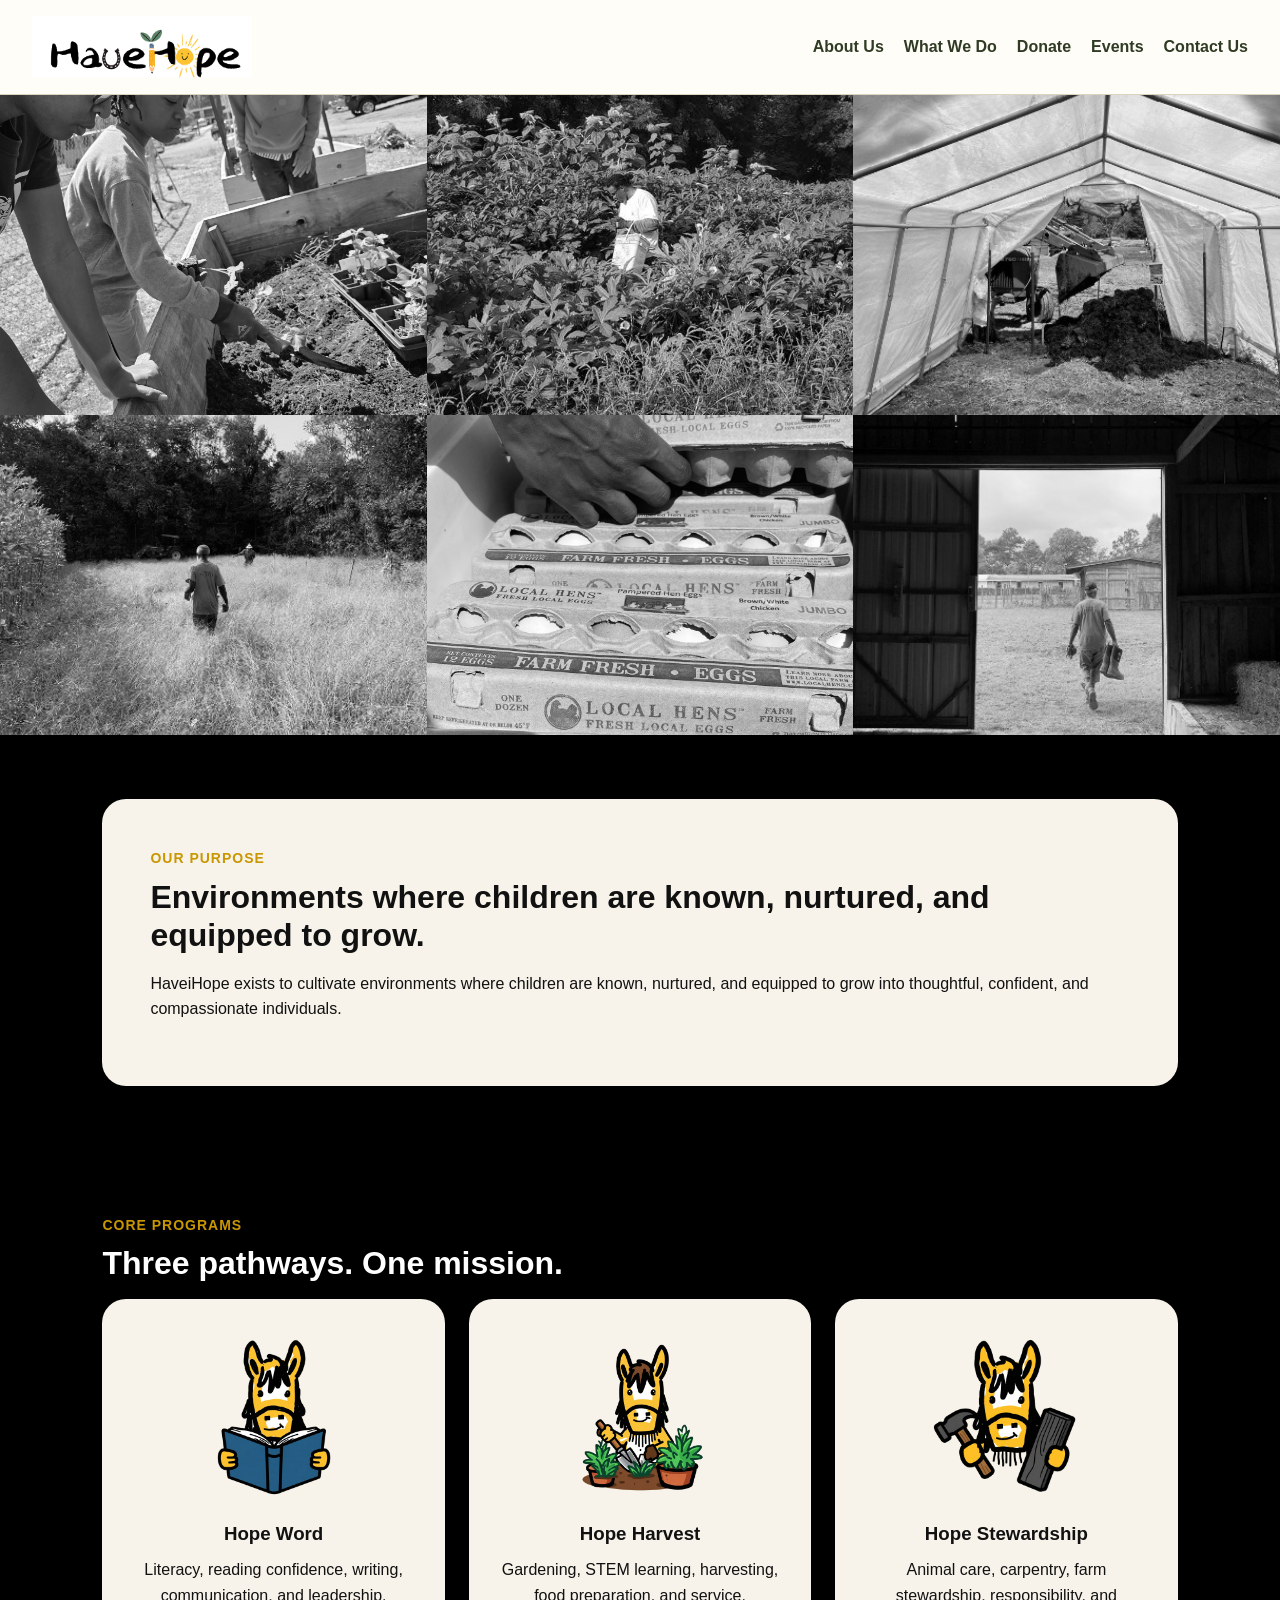
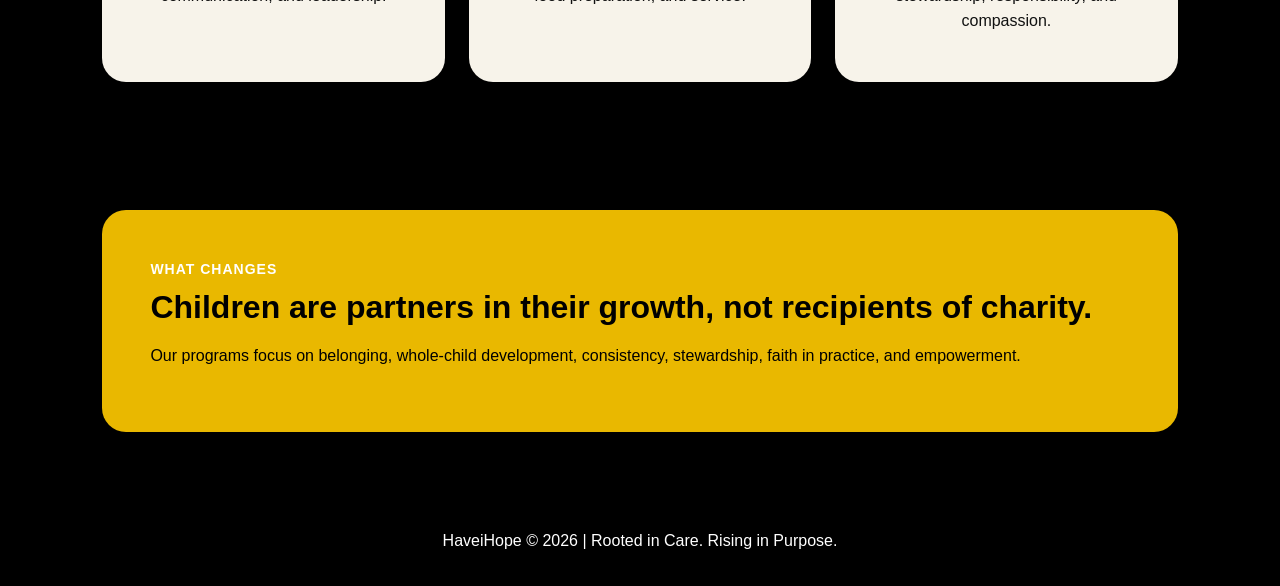
==== index.html @ 85f0bd27 "Add alt attributes to images in about collage Added alt attributes to images in the about collage se" ====
<!DOCTYPE html>
<html lang="en">
<head>
  <meta charset="UTF-8">
  <meta name="viewport" content="width=device-width, initial-scale=1.0">
  <title>HaveiHope | About Us</title>
  <link rel="stylesheet" href="styles.css">
</head>
<body>
  <header class="site-header">
  <a href="index.html" class="brand">
    <img src="images/logo-primary.png" alt="HaveiHope logo">
  </a>

  <button class="menu-button" id="menuButton">☰</button>

  <nav class="navbar" id="navbar">
    <a href="index.html">About Us</a>
    <a href="programs.html">What We Do</a>
    <a href="donate.html">Donate</a>
    <a href="events.html">Events</a>
    <a href="contact.html">Contact Us</a>
  </nav>
</header>
  <main class="about-page">

  <!-- IMAGE COLLAGE -->
  <section class="about-collage">
    <img src="images/child-planting.jpg" alt="Child planting seeds in a garden bed">
    <img src="images/garden-harvest.jpg" alt="Harvested vegetables being collected from a garden">
    <img src="images/green-house.jpg" alt="Greenhouse used for growing plants and vegetables">
    <img src="images/fieldwalking.jpg" alt="Volunteers walking through a farm field">
    <img src="images/eggs-cartons.jpg" alt="Volunteers walking through a farm field">
    <img src="images/herobarn.jpg" alt="Barn on the HaveiHope farm">
  </section>

  <!-- PURPOSE -->
  <section class="color-block cream-block">
    <p class="eyebrow">OUR PURPOSE</p>
    <h2>Environments where children are known, nurtured, and equipped to grow.</h2>
    <p>
      HaveiHope exists to cultivate environments where children are known,
      nurtured, and equipped to grow into thoughtful, confident, and compassionate individuals.
    </p>
  </section>


  <!-- CORE PROGRAMS -->
  <section class="section black-section">
    <p class="eyebrow">CORE PROGRAMS</p>
    <h2>Three pathways. One mission.</h2>

    <div class="program-preview-grid">
      <article>
        <img src="images/icon-hope-word.png">
        <h3>Hope Word</h3>
        <p>Literacy, reading confidence, writing, communication, and leadership.</p>
      </article>

      <article>
        <img src="images/icon-hope-harvest.png">
        <h3>Hope Harvest</h3>
        <p>Gardening, STEM learning, harvesting, food preparation, and service.</p>
      </article>

      <article>
        <img src="images/icon-hope-stewardship.png">
        <h3>Hope Stewardship</h3>
        <p>Animal care, carpentry, farm stewardship, responsibility, and compassion.</p>
      </article>
    </div>
  </section>
    <!-- WHAT CHANGES -->
  <section class="color-block gold-block">
    <p class="eyebrow white-eyebrow">What Changes</p>
    <h2>Children are partners in their growth, not recipients of charity.</h2>
    <p>
      Our programs focus on belonging, whole-child development, consistency,
      stewardship, faith in practice, and empowerment.
    </p>
  </section>
</body>
    <footer>
  <p>HaveiHope © 2026 | Rooted in Care. Rising in Purpose.</p>
</footer>


</main>
---- styles.css ----
* {
  box-sizing: border-box;
}

body {
  margin: 0;
  font-family: Arial, sans-serif;
  background: #f7f3ea;
  color: #1f1f1f;
  line-height: 1.6;
  font-size: 16px;
}

img {
  max-width: 100%;
  display: block;
}

a {
  text-decoration: none;
}

/* HEADER */

.site-header {
  background: #fffdf7;
  padding: 1rem 2rem;
  display: flex;
  align-items: center;
  justify-content: space-between;
  border-bottom: 1px solid #ddd3bf;
  position: sticky;
  top: 0;
  z-index: 1000;
}

.brand img,
.logo img {
  max-width: 220px;
  height: auto;
}

.navbar {
  display: flex;
  gap: 1.25rem;
  align-items: center;
}

.navbar a {
  color: #2f3b24;
  font-weight: 700;
}

.navbar a:hover {
  color: #d97a24;
}

.menu-button {
  display: none;
  background: #000;
  color: #fff;
  border: none;
  padding: 0.5rem 0.75rem;
  border-radius: 8px;
  font-size: 1.25rem;
}

/* GENERAL */

section {
  padding: 4rem 8%;
}

.eyebrow {
  font-size: 14px;
  text-transform: uppercase;
  letter-spacing: 1px;
  color: #c99700;
  font-weight: 700;
  margin-bottom: 0.5rem;
}

.white-eyebrow {
  color: #fff;
}

h1 {
  font-size: 3rem;
  line-height: 1.15;
  margin: 0 0 1rem;
}

h2 {
  font-size: 2rem;
  line-height: 1.2;
  margin: 0 0 1rem;
}

h3 {
  margin-bottom: 0.5rem;
}

p {
  font-size: 16px;
  margin-top: 0;
}

.center {
  text-align: center;
}

/* ABOUT PAGE */

.about-page {
  background: #000;
}

.about-collage {
  display: grid;
  grid-template-columns: repeat(3, 1fr);
  padding: 0;
}

.about-collage img {
  width: 100%;
  height: 320px;
  object-fit: cover;
  filter: grayscale(100%);
  transition: 0.35s ease;
}

.about-collage img:hover {
  filter: grayscale(0%);
  transform: scale(1.02);
}

.color-block {
  margin: 4rem 8%;
  padding: 3rem;
  border-radius: 24px;
}

.cream-block {
  background: #f7f3ea;
  color: #111;
}

.gold-block {
  background: #e9b800;
  color: #000;
}

.black-section {
  background: #000;
  color: #fff;
}

.program-preview-grid {
  display: grid;
  grid-template-columns: repeat(3, 1fr);
  gap: 1.5rem;
}

.program-preview-grid article {
  background: #f7f3ea;
  color: #111;
  border-radius: 24px;
  padding: 2rem;
  text-align: center;
}

.program-preview-grid img {
  width: 170px;
  height: 170px;
  object-fit: contain;
  margin: 0 auto 1rem;
}

/* HERO */

.page-hero {
  padding: 5rem 8%;
}

.black-hero {
  background: #000;
  color: #fff;
}

.center-hero {
  text-align: center;
}

.center-hero h1,
.center-hero p {
  margin-left: auto;
  margin-right: auto;
  max-width: 850px;
}

/* PROGRAMS PAGE */

.program-feature {
  display: grid;
  grid-template-columns: 1fr 1fr;
  gap: 3rem;
  align-items: center;
  padding: 4rem 8%;
  border-bottom: 2px solid #000;
}

.program-feature:last-of-type {
  border-bottom: none;
}

.program-copy {
  max-width: 650px;
}

.program-copy p {
  max-width: 650px;
}

.program-list {
  margin-top: 1.5rem;
}

.program-list article {
  background: #fffdf7;
  border: 1px solid #ddd3bf;
  border-radius: 18px;
  padding: 1.25rem;
  margin-bottom: 1rem;
}

.program-list .highlight {
  background: #f7f3ea;
  border-left: 6px solid #e9b800;
}

.program-visual.black-card {
  background: #000;
  border-radius: 28px;
  padding: 3rem;
  display: flex;
  justify-content: center;
  align-items: center;
}

.program-visual img {
  width: 240px;
  height: 240px;
  object-fit: contain;
}

/* DONATE PAGE */

.donate-grid {
  display: grid;
  grid-template-columns: 1fr 1fr;
  gap: 2rem;
}

.member-card {
  background: #fff;
  border-radius: 24px;
  padding: 2rem;
  box-shadow: 0 8px 24px rgba(0, 0, 0, 0.08);
}

.member-card label {
  display: block;
  font-weight: 700;
  margin-bottom: 0.35rem;
}

input,
textarea {
  width: 100%;
  padding: 0.8rem;
  border-radius: 10px;
  border: 1px solid #ccc;
  margin-bottom: 1rem;
  font-size: 16px;
}

.give-options {
  background: #000;
  color: #fff;
  border-radius: 28px;
  padding: 2.5rem;
}

.give-options article {
  background: #f7f3ea;
  color: #111;
  border-radius: 20px;
  padding: 1.5rem;
  margin-bottom: 1.25rem;
  border: 2px solid transparent;
  transition: 0.3s ease;
}

.give-options article:hover {
  transform: translateY(-5px);
  border-color: #e9b800;
}

.gold-button,
.dark-button {
  border: none;
  padding: 0.85rem 1.25rem;
  border-radius: 999px;
  font-weight: 700;
  cursor: pointer;
}

.gold-button {
  background: #e9b800;
  color: #000;
}

.dark-button {
  background: #000;
  color: #fff;
}
.donate-title {
  font-size: 20px;
  color: #e9b800;
  text-align: center;
}

/* EVENTS PAGE */

.events-top {
  display: grid;
  grid-template-columns: 1fr 1fr;
  gap: 3rem;
  align-items: center;
  background: #f7f3ea;
}

.events-top img {
  width: 100%;
  height: 420px;
  object-fit: cover;
  border-radius: 24px;
}

.calendar-section {
  background: #000;
  color: #fff;
}

.calendar-header {
  display: flex;
  align-items: center;
  justify-content: space-between;
  gap: 1rem;
  margin-bottom: 2rem;
}

.calendar-button {
  background: #e9b800;
  color: #000;
  border: none;
  padding: 0.75rem 1rem;
  border-radius: 999px;
  font-weight: 700;
  cursor: pointer;
}

.weekday-row,
.calendar-grid {
  display: grid;
  grid-template-columns: repeat(7, 1fr);
}

.weekday-row span {
  background: #e9b800;
  color: #000;
  padding: 0.75rem;
  text-align: center;
  font-weight: 700;
  border: 1px solid #000;
}

.calendar-day {
  min-height: 115px;
  background: #fffdf7;
  color: #111;
  border: 1px solid #ddd3bf;
  padding: 0.75rem;
}

.calendar-day.empty {
  background: #222;
}

.calendar-day strong {
  display: block;
  font-size: 1.1rem;
  margin-bottom: 0.5rem;
}

.calendar-day p {
  font-size: 14px;
  font-weight: 700;
  color: #565d33;
}

/* CONTACT PAGE */

.contact-page {
  background: #000;
  color: #e9b800;
}

.contact-form-section {
  max-width: 800px;
  margin: 0 auto;
  padding: 4rem 2rem;
}

.contact-form-section h1 {
  text-align: center;
  font-size: 2.5rem;
  margin-bottom: 2rem;
}

.contact-form-section label {
  display: block;
  margin-top: 1.25rem;
  font-weight: 700;
}

.contact-form-section input,
.contact-form-section textarea {
  background: transparent;
  border: 1px solid #e9b800;
  color: #e9b800;
}

.form-note {
  font-size: 14px;
  color: #d1a800;
}

.contact-form-section button {
  background: #e9b800;
  color: #000;
  border: none;
  padding: 0.85rem 1.25rem;
  border-radius: 999px;
  font-weight: 700;
  cursor: pointer;
}

.contact-info-section {
  display: flex;
  justify-content: space-between;
  gap: 3rem;
  border-top: 1px solid #e9b800;
}

.info-grid {
  display: flex;
  gap: 3rem;
}

.social-icons {
  display: flex;
  gap: 1rem;
}

.social-icons a {
  width: 45px;
  height: 45px;
  background: #e9b800;
  color: #000;
  display: flex;
  align-items: center;
  justify-content: center;
  border-radius: 50%;
  font-weight: 700;
}

/* FOOTER */

footer {
  text-align: center;
  padding: 2rem;
  background: #000;
  color: #fff;
}

footer p {
  margin: 0 auto;
}

/* MOBILE */

@media (max-width: 768px) {
  .site-header {
    align-items: flex-start;
  }

  .menu-button {
    display: block;
  }

  .navbar {
    display: none;
    flex-direction: column;
    width: 100%;
    position: absolute;
    top: 100%;
    left: 0;
    background: #fffdf7;
    padding: 1rem 2rem;
    border-bottom: 1px solid #ddd3bf;
  }

  .navbar.show {
    display: flex;
  }

  .about-collage,
  .program-preview-grid,
  .program-feature,
  .donate-grid,
  .events-top {
    grid-template-columns: 1fr;
  }

  .about-collage img {
    height: 240px;
  }

  h1 {
    font-size: 2.1rem;
  }

  h2 {
    font-size: 1.6rem;
  }

  .color-block {
    margin: 2rem;
    padding: 2rem;
  }

  .weekday-row span {
    font-size: 12px;
    padding: 0.4rem;
  }

  .calendar-day {
    min-height: 80px;
    padding: 0.4rem;
  }

  .calendar-day p {
    font-size: 11px;
  }

  .contact-info-section,
  .info-grid {
    flex-direction: column;
  }
}
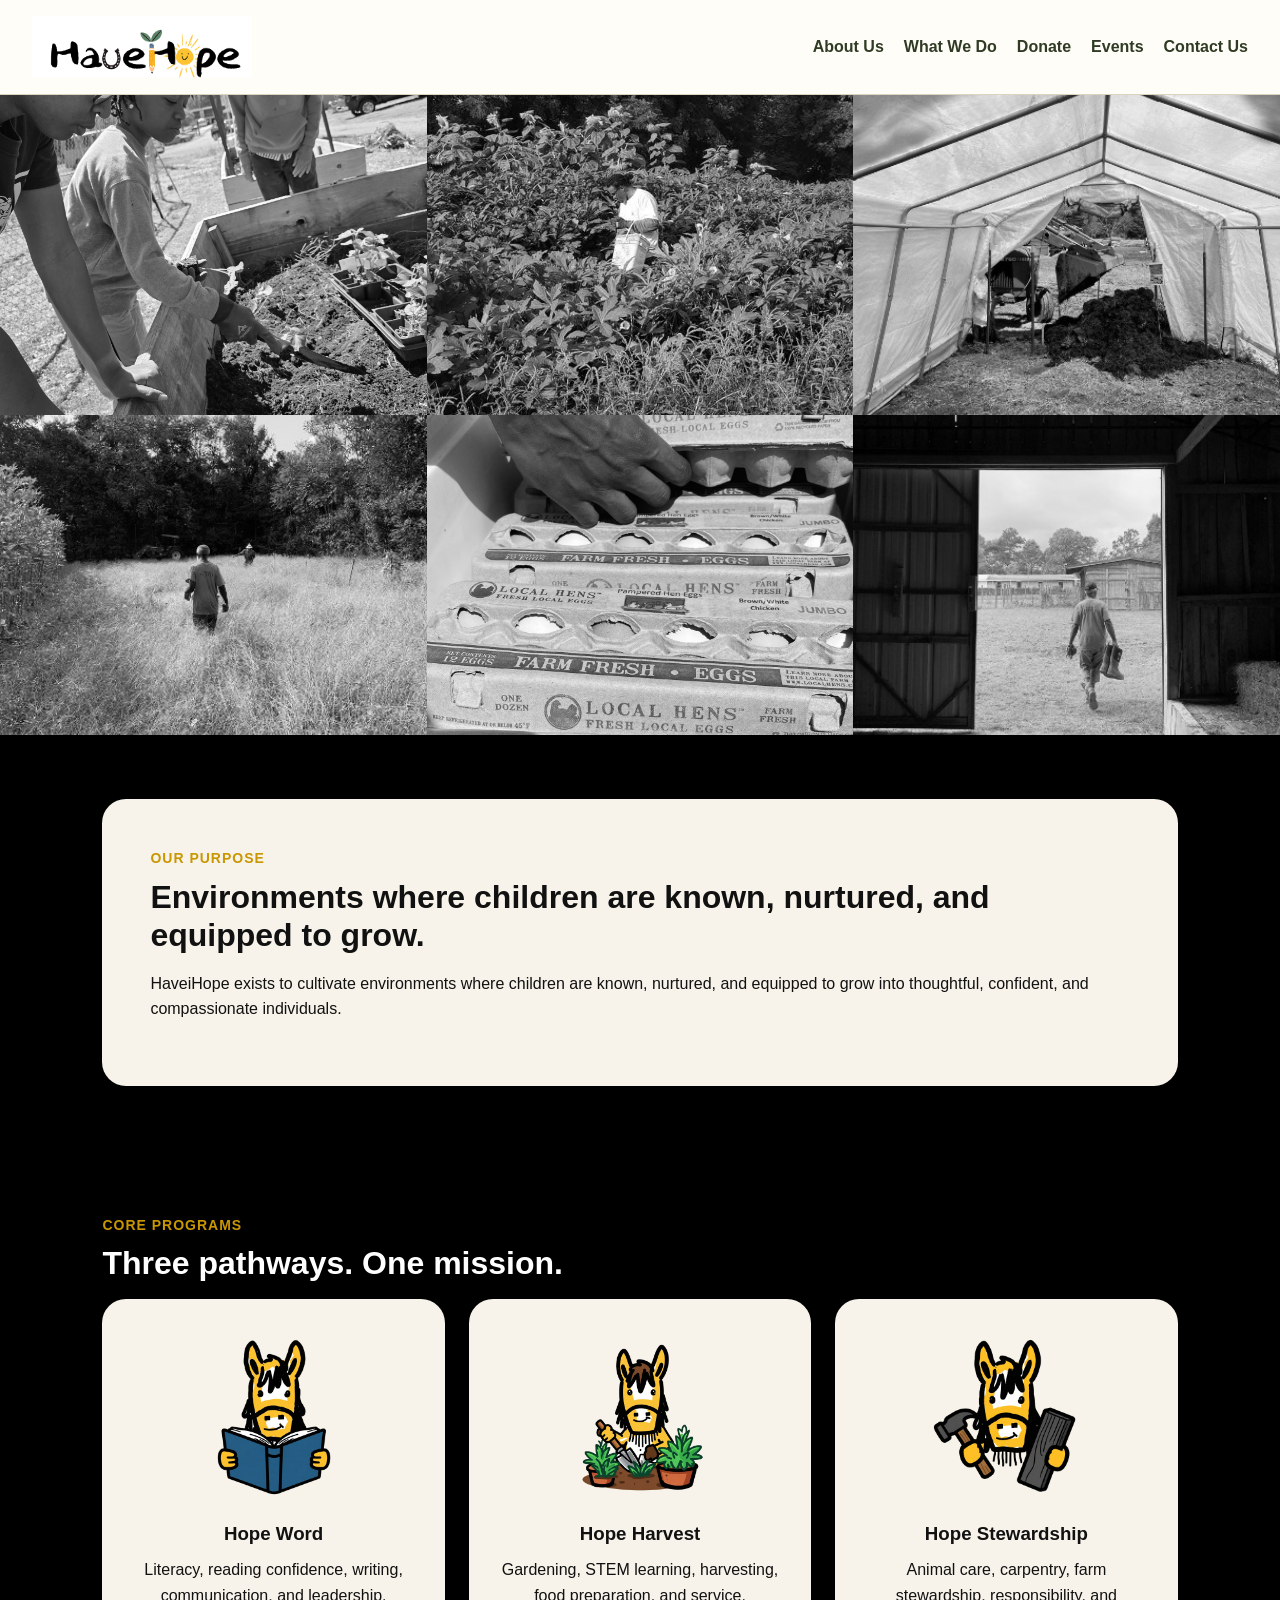
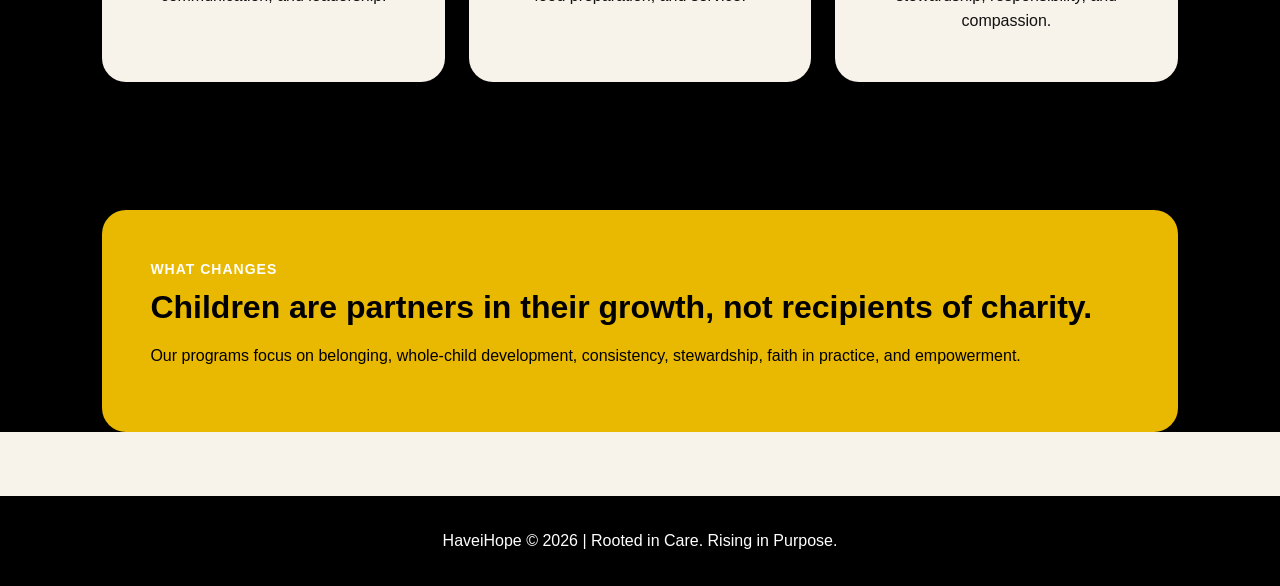
==== commit c4f75c0d: "Fix closing tags in index.html" ====
--- a/index.html
+++ b/index.html
@@ -52,19 +52,19 @@
 
     <div class="program-preview-grid">
       <article>
-        <img src="images/icon-hope-word.png">
+        <img src="images/icon-hope-word.png" alt="icon for Hope Word Program">
         <h3>Hope Word</h3>
         <p>Literacy, reading confidence, writing, communication, and leadership.</p>
       </article>
 
       <article>
-        <img src="images/icon-hope-harvest.png">
+        <img src="images/icon-hope-harvest.png" alt="icon for Hope Harvest Program">
         <h3>Hope Harvest</h3>
         <p>Gardening, STEM learning, harvesting, food preparation, and service.</p>
       </article>
 
       <article>
-        <img src="images/icon-hope-stewardship.png">
+        <img src="images/icon-hope-stewardship.png" alt="icon for Hope Stewardship Program">
         <h3>Hope Stewardship</h3>
         <p>Animal care, carpentry, farm stewardship, responsibility, and compassion.</p>
       </article>
@@ -78,11 +78,11 @@
       Our programs focus on belonging, whole-child development, consistency,
       stewardship, faith in practice, and empowerment.
     </p>
-  </section>
-</body>
+  </section> </main>
+
     <footer>
   <p>HaveiHope © 2026 | Rooted in Care. Rising in Purpose.</p>
 </footer>
+</body>
 
 
-</main>
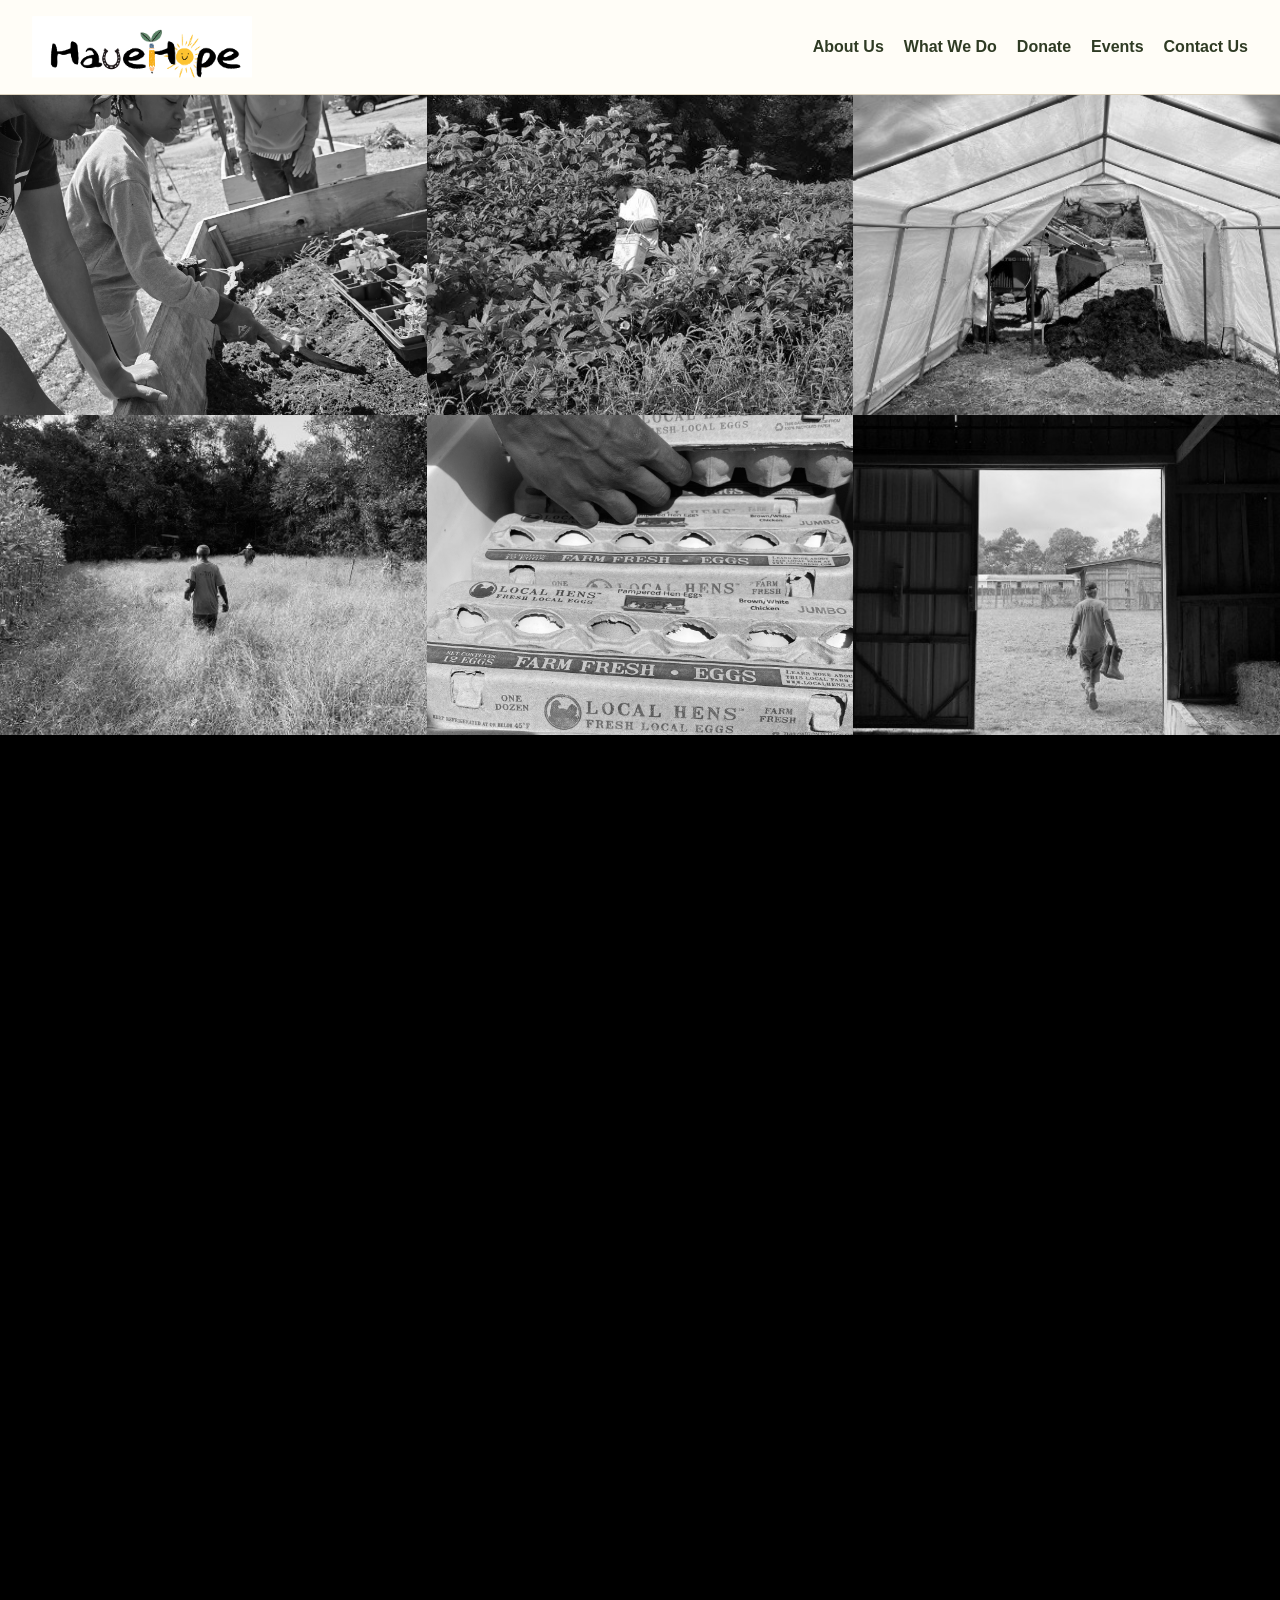
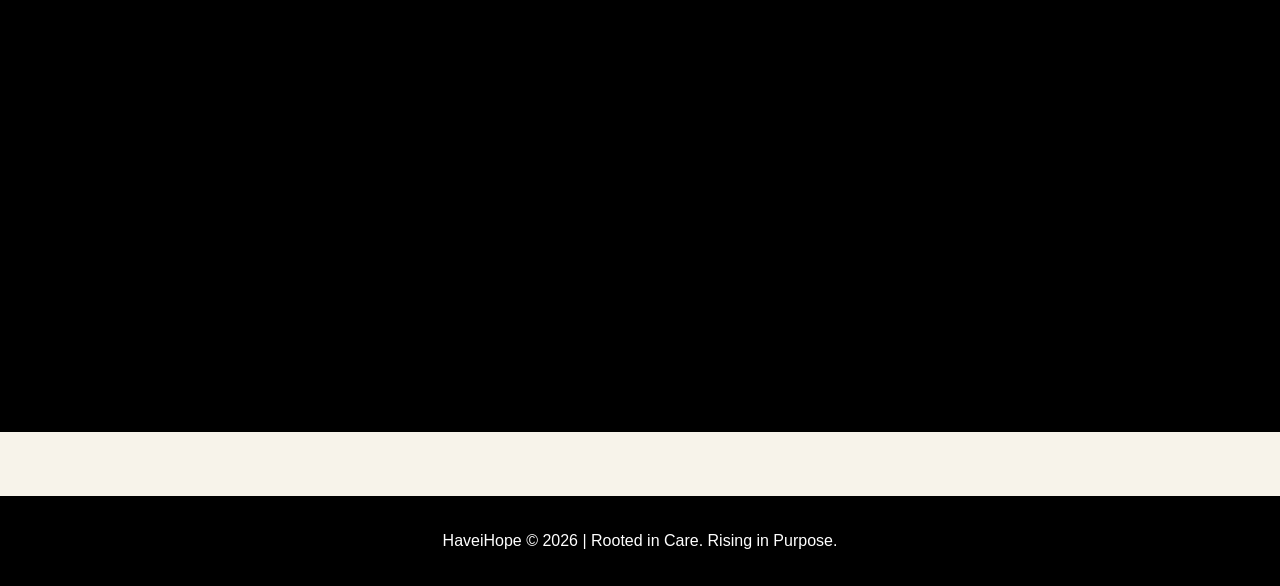
==== commit 9c5bedce: "Add data-aos attributes for animation effects" ====
--- a/index.html
+++ b/index.html
@@ -5,6 +5,7 @@
   <meta name="viewport" content="width=device-width, initial-scale=1.0">
   <title>HaveiHope | About Us</title>
   <link rel="stylesheet" href="styles.css">
+  <link rel="stylesheet" href="https://unpkg.com/aos@2.3.1/dist/aos.css">
 </head>
 <body>
   <header class="site-header">
@@ -35,7 +36,7 @@
   </section>
 
   <!-- PURPOSE -->
-  <section class="color-block cream-block">
+  <section class="color-block cream-block" data-aos="fade-up">
     <p class="eyebrow">OUR PURPOSE</p>
     <h2>Environments where children are known, nurtured, and equipped to grow.</h2>
     <p>
@@ -46,7 +47,7 @@
 
 
   <!-- CORE PROGRAMS -->
-  <section class="section black-section">
+  <section class="section black-section" data-aos="fade-up">
     <p class="eyebrow">CORE PROGRAMS</p>
     <h2>Three pathways. One mission.</h2>
 
@@ -71,7 +72,7 @@
     </div>
   </section>
     <!-- WHAT CHANGES -->
-  <section class="color-block gold-block">
+  <section class="color-block gold-block" data-aos="fade-up">
     <p class="eyebrow white-eyebrow">What Changes</p>
     <h2>Children are partners in their growth, not recipients of charity.</h2>
     <p>
@@ -83,6 +84,7 @@
     <footer>
   <p>HaveiHope © 2026 | Rooted in Care. Rising in Purpose.</p>
 </footer>
+  <script src="https://unpkg.com/aos@2.3.1/dist/aos.js"></script>
 </body>
 
 
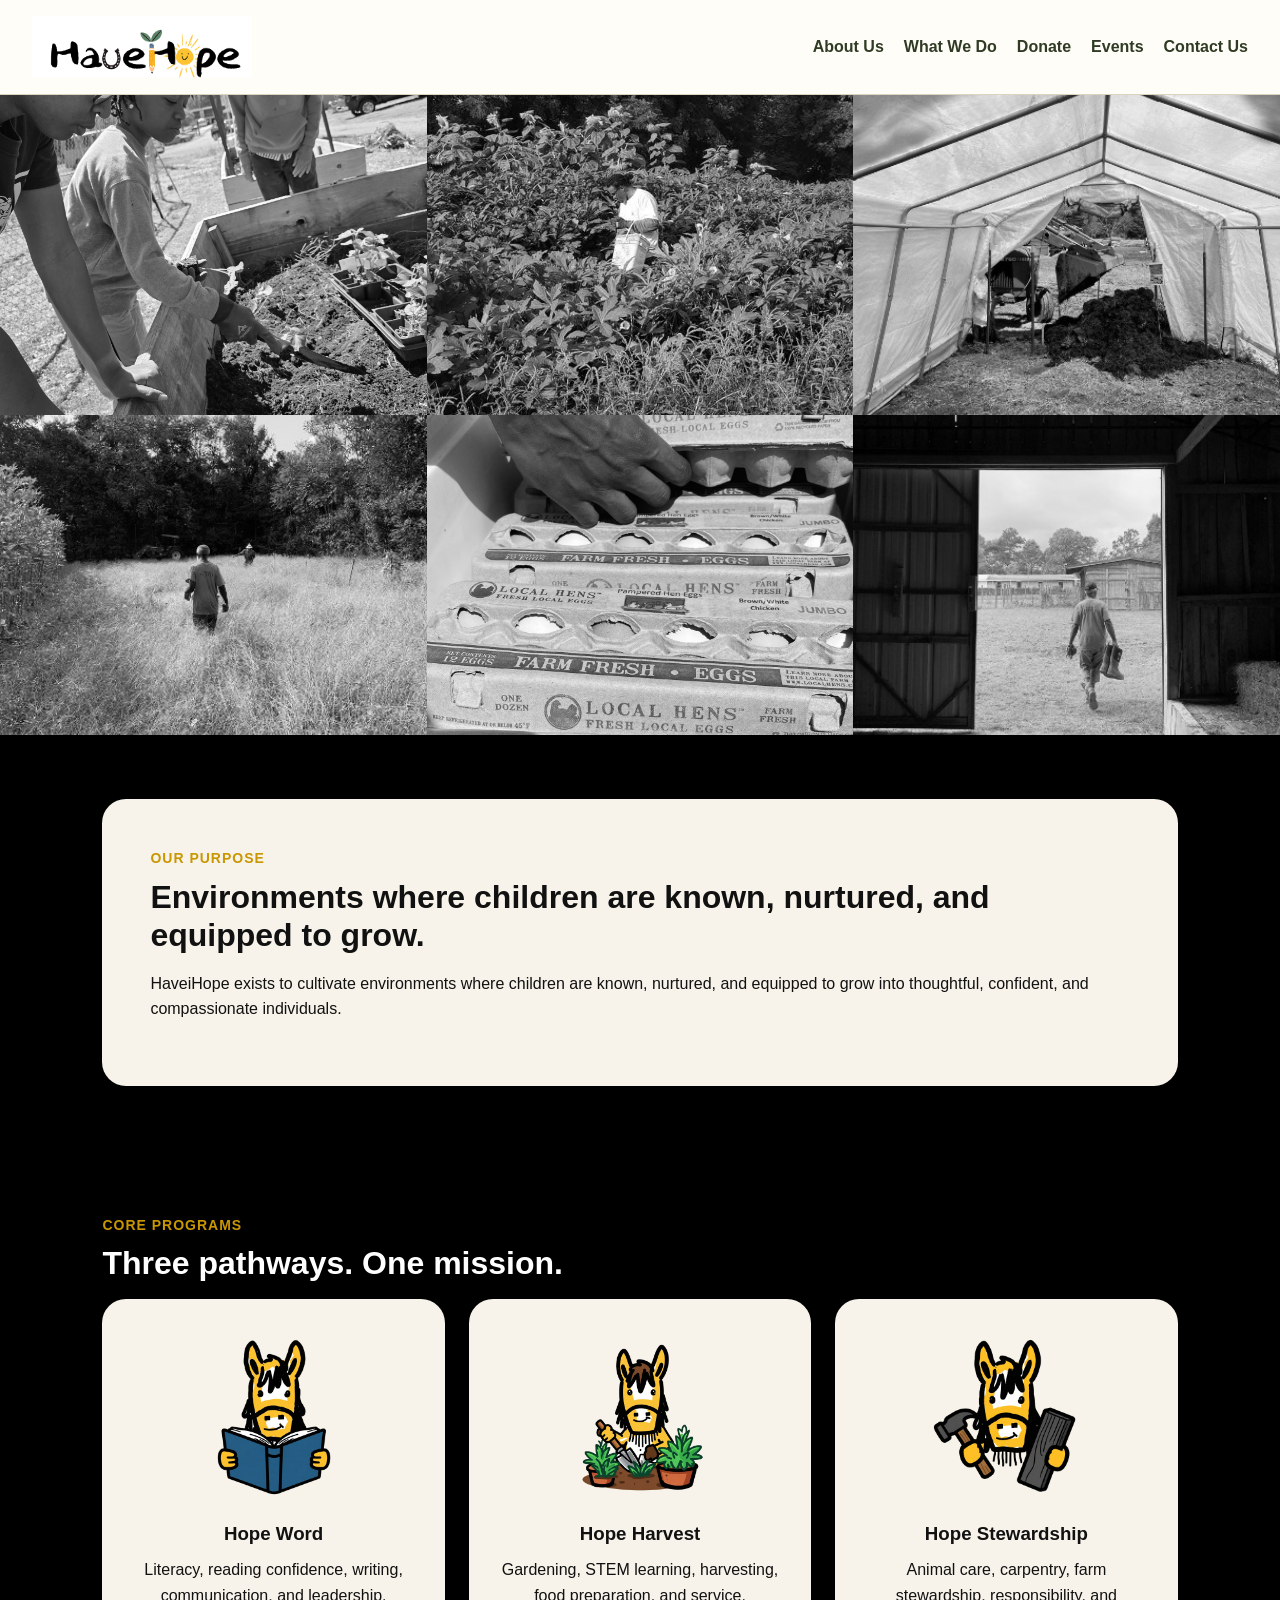
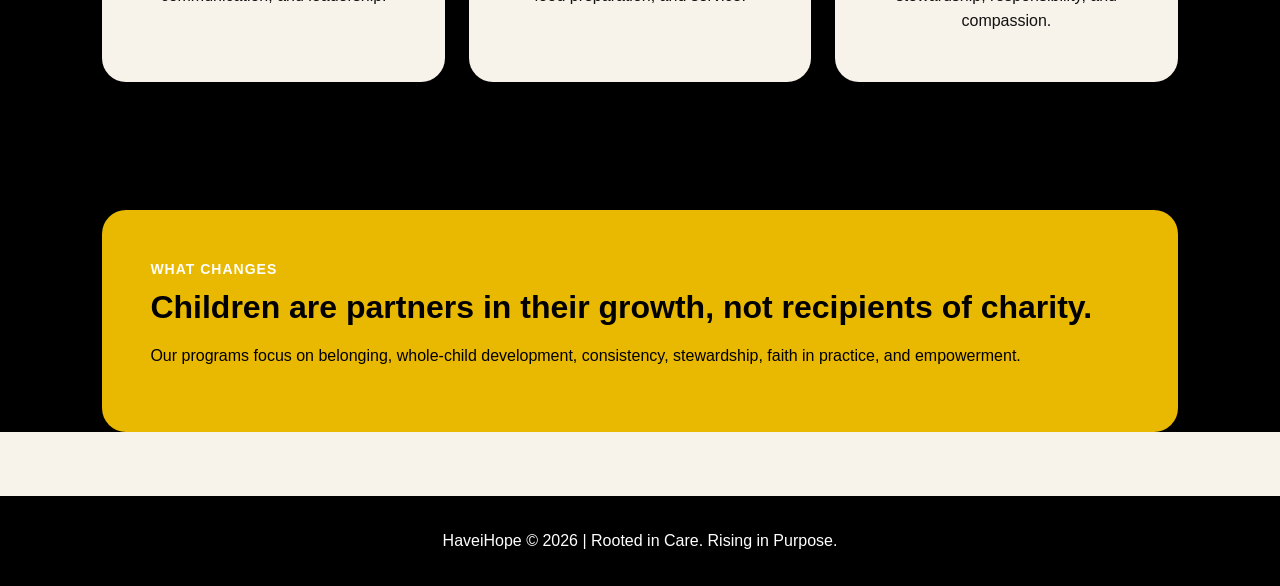
==== commit 03a48771: "Fix HTML section tags for proper structure" ====
--- a/index.html
+++ b/index.html
@@ -36,7 +36,7 @@
   </section>
 
   <!-- PURPOSE -->
-  <section class="color-block cream-block" data-aos="fade-up">
+  <section class="color-block cream-block">
     <p class="eyebrow">OUR PURPOSE</p>
     <h2>Environments where children are known, nurtured, and equipped to grow.</h2>
     <p>
@@ -47,7 +47,7 @@
 
 
   <!-- CORE PROGRAMS -->
-  <section class="section black-section" data-aos="fade-up">
+  <section class="section black-section">
     <p class="eyebrow">CORE PROGRAMS</p>
     <h2>Three pathways. One mission.</h2>
 
@@ -72,7 +72,7 @@
     </div>
   </section>
     <!-- WHAT CHANGES -->
-  <section class="color-block gold-block" data-aos="fade-up">
+  <section class="color-block gold-block">
     <p class="eyebrow white-eyebrow">What Changes</p>
     <h2>Children are partners in their growth, not recipients of charity.</h2>
     <p>
